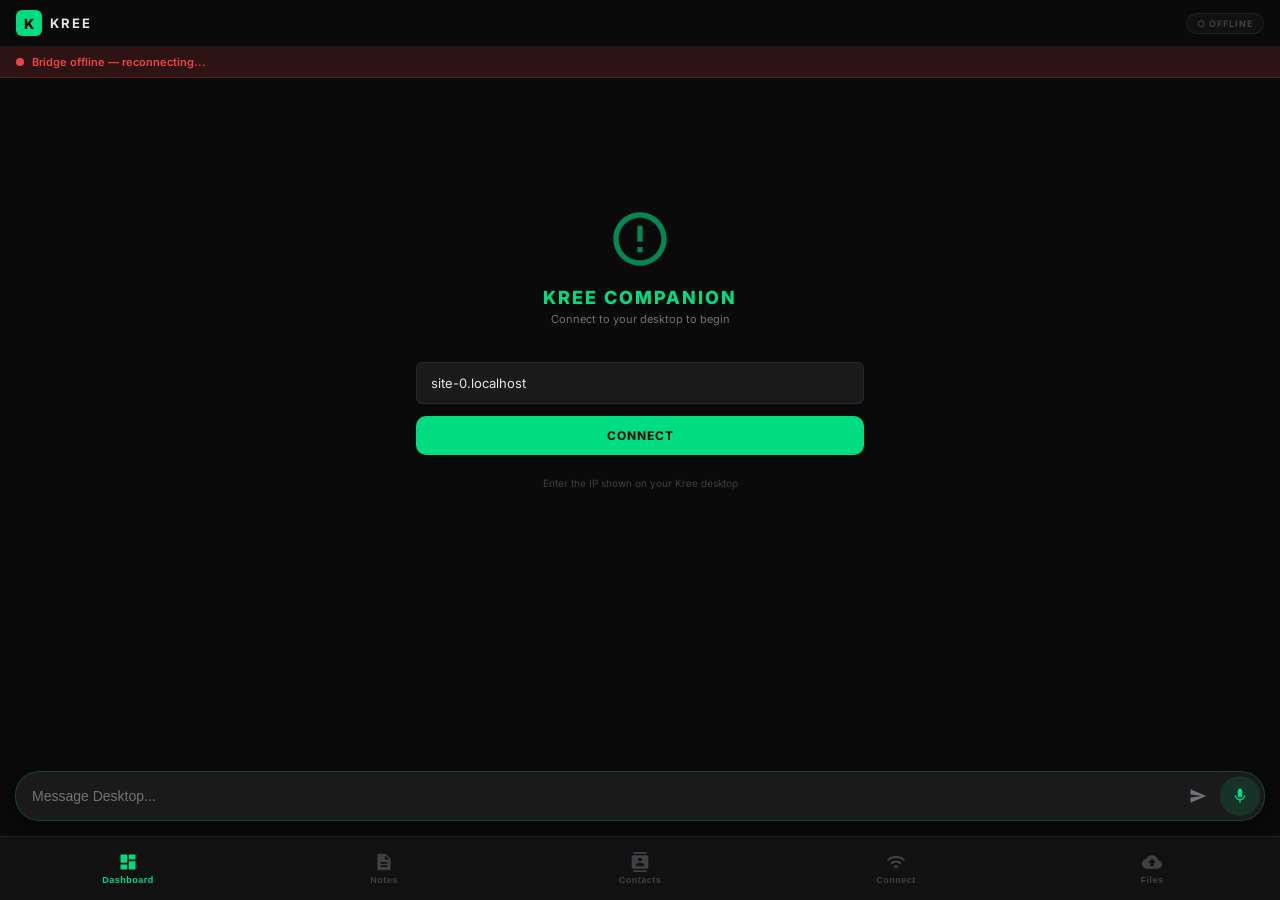
==== pwa/index.html @ afec8104 "Hotfix v1.0.1: Stabilized command pipeline and implemented Autonomous Auto-Update engine." ====
<!DOCTYPE html>
<html lang="en">
<head>
  <meta charset="UTF-8" />
  <meta name="viewport" content="width=device-width, initial-scale=1, maximum-scale=1, user-scalable=no, viewport-fit=cover" />
  <meta name="theme-color" content="#0a0a0a" />
  <meta name="apple-mobile-web-app-capable" content="yes" />
  <meta name="apple-mobile-web-app-status-bar-style" content="black-translucent" />
  <title>Kree Companion</title>
  <link rel="manifest" href="manifest.json" />
  <link rel="icon" href="icon-192.png" />
  <link rel="apple-touch-icon" href="icon-192.png" />
  <link href="https://fonts.googleapis.com/css2?family=Inter:wght@400;500;600;700;800&family=JetBrains+Mono:wght@400;500;700&display=swap" rel="stylesheet" />
  <link rel="stylesheet" href="style.css" />
</head>
<body>

  <!-- ══════ HEADER ══════ -->
  <header class="kree-header">
    <div class="header-left">
      <div class="kree-logo">K</div>
      <span class="header-title">KREE</span>
    </div>
    <div id="status-pill" class="status-pill disconnected">○ OFFLINE</div>
  </header>

  <!-- ══════ INSTALL PROMPT ══════ -->
  <div id="install-banner" class="install-banner" style="display:none;">
    <div class="install-banner-inner">
      <span>📲 Install Kree for the best experience</span>
      <button id="install-btn" class="kree-btn sm primary">Add to Home Screen</button>
      <button class="install-dismiss" onclick="dismissInstall()">&times;</button>
    </div>
  </div>

  <!-- ══════ IN-APP NOTIFICATION TOAST ══════ -->
  <div id="notification-toast" class="notification-toast" style="display:none;">
    <div class="toast-icon">🔔</div>
    <div class="toast-body">
      <div class="toast-title">Kree</div>
      <div class="toast-message" id="toast-message"></div>
    </div>
    <button class="toast-close" onclick="hideToast()">&times;</button>
  </div>

  <!-- ══════ OFFLINE BANNER ══════ -->
  <div id="offline-banner" class="offline-banner" style="display:none;">
    <div class="offline-pulse"></div>
    <span>Bridge offline — reconnecting...</span>
  </div>

  <!-- ══════ MAIN CONTENT ══════ -->
  <div id="main-content" class="main-content">

    <!-- ═══ SCAN VIEW (shown when disconnected) ═══ -->
    <div id="scan-view" class="tab-page scan-view">
      <div class="scan-icon-wrapper">
        <svg style="width:64px;height:64px;fill:var(--primary);opacity:0.6;" viewBox="0 0 24 24"><path d="M12 2C6.48 2 2 6.48 2 12s4.48 10 10 10 10-4.48 10-10S17.52 2 12 2zm0 18c-4.41 0-8-3.59-8-8s3.59-8 8-8 8 3.59 8 8-3.59 8-8 8zm-1-13h2v6h-2zm0 8h2v2h-2z"/></svg>
        <div class="scan-title">KREE COMPANION</div>
        <div class="scan-sub">Connect to your desktop to begin</div>
      </div>
      <input type="text" id="connect-ip-input" class="kree-input" placeholder="Desktop IP (e.g. 192.168.1.5)" />
      <button id="scan-btn" class="kree-btn primary">CONNECT</button>
      <div class="scan-hint">Enter the IP shown on your Kree desktop</div>
    </div>

    <!-- ═══════════════════════════════════════════════ -->
    <!-- ═══ TAB: DASHBOARD ═══ -->
    <!-- ═══════════════════════════════════════════════ -->
    <div id="tab-dashboard" class="tab-page" style="display:none;">

      <!-- Desktop Status Card -->
      <div class="card status-card">
        <div class="card-row">
          <div class="status-dot green" id="desktop-status-dot"></div>
          <span class="card-title">Kree Desktop</span>
          <span class="badge green" id="desktop-status-badge">Online</span>
        </div>
        <div class="card-sub" id="desktop-active-task">No active task</div>
      </div>

      <!-- System Stats -->
      <div class="stats-row">
        <div class="stat-card">
          <div class="stat-label">CPU</div>
          <div class="stat-value" id="dash-cpu">--</div>
        </div>
        <div class="stat-card">
          <div class="stat-label">RAM</div>
          <div class="stat-value" id="dash-ram">--</div>
        </div>
        <div class="stat-card">
          <div class="stat-label">UPTIME</div>
          <div class="stat-value" id="dash-uptime">--</div>
        </div>
        <div class="stat-card" id="battery-card" style="display:none;">
          <div class="stat-label">BATTERY</div>
          <div class="stat-value" id="dash-battery">--</div>
        </div>
      </div>

      <!-- Live Desktop Screen -->
      <div class="card screen-card">
        <div class="card-header-row">
          <span class="card-label">LIVE DESKTOP VIEW</span>
          <span class="signal-badge" id="signal-badge">● Strong</span>
        </div>
        <div class="screen-container">
          <img id="desktop-screen-preview" src="" class="screen-img" style="display:none;" />
          <div id="screen-preview-placeholder" class="screen-placeholder">
            <svg viewBox="0 0 24 24" style="width:28px;height:28px;fill:var(--primary);opacity:0.2;"><path d="M21 3H3c-1.1 0-2 .9-2 2v12c0 1.1.9 2 2 2h5v2h8v-2h5c1.1 0 1.99-.9 1.99-2L23 5c0-1.1-.9-2-2-2zm0 14H3V5h18v12z"/></svg>
            <div class="placeholder-text">Waiting for frames...</div>
          </div>
        </div>
      </div>

      <!-- Quick Actions -->
      <div class="card">
        <div class="card-label" style="margin-bottom:10px;">QUICK ACTIONS</div>
        <div class="actions-grid">
          <button class="action-btn" onclick="sendQuickAction('lock')">
            <svg viewBox="0 0 24 24"><path d="M18 8h-1V6c0-2.76-2.24-5-5-5S7 3.24 7 6v2H6c-1.1 0-2 .9-2 2v10c0 1.1.9 2 2 2h12c1.1 0 2-.9 2-2V10c0-1.1-.9-2-2-2zm-6 9c-1.1 0-2-.9-2-2s.9-2 2-2 2 .9 2 2-.9 2-2 2zm3.1-9H8.9V6c0-1.71 1.39-3.1 3.1-3.1 1.71 0 3.1 1.39 3.1 3.1v2z"/></svg>
            <span>Lock</span>
          </button>
          <button class="action-btn" onclick="sendQuickAction('sleep')">
            <svg viewBox="0 0 24 24"><path d="M9 2c-1.05 0-2.05.16-3 .46 4.06 1.27 7 5.06 7 9.54 0 4.48-2.94 8.27-7 9.54.95.3 1.95.46 3 .46 5.52 0 10-4.48 10-10S14.52 2 9 2z"/></svg>
            <span>Sleep</span>
          </button>
          <button class="action-btn" onclick="sendQuickAction('mute')">
            <svg viewBox="0 0 24 24"><path d="M16.5 12c0-1.77-1.02-3.29-2.5-4.03v2.21l2.45 2.45c.03-.2.05-.41.05-.63zm2.5 0c0 .94-.2 1.82-.54 2.64l1.51 1.51C20.63 14.91 21 13.5 21 12c0-4.28-2.99-7.86-7-8.77v2.06c2.89.86 5 3.54 5 6.71zM4.27 3L3 4.27 7.73 9H3v6h4l5 5v-6.73l4.25 4.25c-.67.52-1.42.93-2.25 1.18v2.06c1.38-.31 2.63-.95 3.69-1.81L19.73 21 21 19.73l-9-9L4.27 3zM12 4L9.91 6.09 12 8.18V4z"/></svg>
            <span>Mute</span>
          </button>
          <button class="action-btn" onclick="sendQuickAction('screenshot')">
            <svg viewBox="0 0 24 24"><path d="M21 19V5c0-1.1-.9-2-2-2H5c-1.1 0-2 .9-2 2v14c0 1.1.9 2 2 2h14c1.1 0 2-.9 2-2zM8.5 13.5l2.5 3.01L14.5 12l4.5 6H5l3.5-4.5z"/></svg>
            <span>Screenshot</span>
          </button>
        </div>
      </div>

      <!-- Macro Chains -->
      <div class="card">
        <div class="card-label" style="margin-bottom:10px;">AUTOMATION MACROS</div>
        <div class="actions-grid macro-grid">
          <button class="action-btn macro-btn" onclick="triggerMacro('work session')">
            <span class="macro-emoji">💼</span>
            <span>Work</span>
          </button>
          <button class="action-btn macro-btn" onclick="triggerMacro('gaming session')">
            <span class="macro-emoji">🎮</span>
            <span>Gaming</span>
          </button>
          <button class="action-btn macro-btn" onclick="triggerMacro('briefing')">
            <span class="macro-emoji">📅</span>
            <span>Briefing</span>
          </button>
          <button class="action-btn macro-btn" onclick="triggerMacro('shutdown')">
            <span class="macro-emoji">🔴</span>
            <span>End</span>
          </button>
        </div>
      </div>

      <!-- Recent Commands -->
      <div class="card">
        <div class="card-label" style="margin-bottom:8px;">RECENT COMMANDS</div>
        <div id="recent-commands" class="recent-commands-list">
          <div class="empty-state-sm">No commands yet</div>
        </div>
      </div>

      <!-- Notification Mirror -->
      <div class="card">
        <div class="card-label" style="margin-bottom:8px;">NOTIFICATIONS</div>
        <div id="notification-list" class="notification-list">
          <div class="empty-state-sm">No notifications</div>
        </div>
      </div>

      <!-- Settings (collapsed) -->
      <details class="card settings-details">
        <summary class="card-label" style="cursor:pointer; list-style:none; display:flex; align-items:center; gap:6px;">
          <svg viewBox="0 0 24 24" style="width:14px;height:14px;fill:var(--primary);"><path d="M19.14 12.94c.04-.3.06-.61.06-.94 0-.32-.02-.64-.07-.94l2.03-1.58a.49.49 0 00.12-.61l-1.92-3.32a.488.488 0 00-.59-.22l-2.39.96c-.5-.38-1.03-.7-1.62-.94l-.36-2.54c-.04-.24-.24-.41-.48-.41h-3.84c-.24 0-.43.17-.47.41l-.36 2.54c-.59.24-1.13.57-1.62.94l-2.39-.96c-.22-.08-.47 0-.59.22L2.74 8.87c-.12.21-.08.47.12.61l2.03 1.58c-.05.3-.07.62-.07.94s.02.64.07.94l-2.03 1.58a.49.49 0 00-.12.61l1.92 3.32c.12.22.37.29.59.22l2.39-.96c.5.38 1.03.7 1.62.94l.36 2.54c.05.24.24.41.48.41h3.84c.24 0 .44-.17.47-.41l.36-2.54c.59-.24 1.13-.56 1.62-.94l2.39.96c.22.08.47 0 .59-.22l1.92-3.32c.12-.22.07-.47-.12-.61l-2.01-1.58z"/></svg>
          SETTINGS
          <span style="margin-left:auto; font-size:10px; color:#52525b;">▼</span>
        </summary>
        <div style="margin-top:12px; display:flex; flex-direction:column; gap:10px;">
          <div class="settings-row">
            <span class="settings-label">Device OS</span>
            <span class="settings-value" id="settings-os">Detecting...</span>
          </div>
          <div class="settings-row">
            <span class="settings-label">Bridge Version</span>
            <span class="settings-value">v2.0</span>
          </div>
          <div class="settings-row">
            <span class="settings-label">Connection</span>
            <span class="settings-value" id="settings-connection">--</span>
          </div>
          <button class="kree-btn danger" onclick="clearAllData()" style="margin-top:8px;">CLEAR ALL DATA</button>
          <button id="disconnect-btn" class="kree-btn outline" style="display:none;">DISCONNECT</button>
        </div>
      </details>
    </div>

    <!-- Floating Command Bar for Dashboard -->
    <div id="voice-overlay-text" class="voice-overlay-text"></div>
    <div class="floating-cmd-bar">
      <input type="text" id="kree-cmd-input" placeholder="Message Desktop..." onkeydown="handleCmdKey(event)" />
      <button class="cmd-send-btn" onclick="sendTextCmd()" title="Send Command">
        <svg viewBox="0 0 24 24"><path d="M2.01 21L23 12 2.01 3 2 10l15 2-15 2z"/></svg>
      </button>
      <button id="floating-mic-btn" class="cmd-mic-btn"
              ontouchstart="startMicStream()" ontouchend="stopMicStream()"
              onmousedown="startMicStream()" onmouseup="stopMicStream()"
              title="Hold to Speak">
        <svg viewBox="0 0 24 24"><path d="M12 14c1.66 0 2.99-1.34 2.99-3L15 5c0-1.66-1.34-3-3-3S9 3.34 9 5v6c0 1.66 1.34 3 3 3zm5.3-3c0 3-2.54 5.1-5.3 5.1S6.7 14 6.7 11H5c0 3.41 2.72 6.23 6 6.72V21h2v-3.28c3.28-.48 6-3.3 6-6.72h-1.7z"/></svg>
      </button>
    </div>
    <!-- Kree State Indicator (listening/speaking/executing) -->
    <div id="kree-state-indicator" class="kree-state-indicator" style="display:none;">
      <div class="state-dot" id="state-dot"></div>
      <span id="state-label">Kree is listening</span>
    </div>

    <!-- ═══════════════════════════════════════════════ -->
    <!-- ═══ TAB: NOTES ═══ -->
    <!-- ═══════════════════════════════════════════════ -->
    <div id="tab-notes" class="tab-page" style="display:none;">
      <div class="tab-header-row">
        <span class="tab-title">NOTES</span>
        <div class="tab-header-actions">
          <button class="icon-btn" onclick="toggleNoteSearch()" title="Search">
            <svg viewBox="0 0 24 24"><path d="M15.5 14h-.79l-.28-.27C15.41 12.59 16 11.11 16 9.5 16 5.91 13.09 3 9.5 3S3 5.91 3 9.5 5.91 16 9.5 16c1.61 0 3.09-.59 4.23-1.57l.27.28v.79l5 4.99L20.49 19l-4.99-5zm-6 0C7.01 14 5 11.99 5 9.5S7.01 5 9.5 5 14 7.01 14 9.5 11.99 14 9.5 14z"/></svg>
          </button>
          <button class="icon-btn" onclick="startVoiceNote()" id="voice-note-btn" title="Voice note">
            <svg viewBox="0 0 24 24"><path d="M12 14c1.66 0 2.99-1.34 2.99-3L15 5c0-1.66-1.34-3-3-3S9 3.34 9 5v6c0 1.66 1.34 3 3 3zm5.3-3c0 3-2.54 5.1-5.3 5.1S6.7 14 6.7 11H5c0 3.41 2.72 6.23 6 6.72V21h2v-3.28c3.28-.48 6-3.3 6-6.72h-1.7z"/></svg>
          </button>
          <button class="icon-btn primary-bg" onclick="createNewNote()" title="New note">
            <svg viewBox="0 0 24 24"><path d="M19 13h-6v6h-2v-6H5v-2h6V5h2v6h6v2z"/></svg>
          </button>
        </div>
      </div>
      <!-- Search bar (hidden by default) -->
      <div id="note-search-bar" class="search-bar" style="display:none;">
        <input type="text" id="note-search-input" class="kree-input sm" placeholder="Search notes..." oninput="filterNotes()" />
      </div>
      <!-- Voice recording indicator -->
      <div id="voice-recording" class="recording-bar" style="display:none;">
        <div class="rec-dot"></div>
        <span>Recording... tap to stop</span>
      </div>
      <!-- Note editor (hidden by default) -->
      <div id="note-editor" class="card note-editor" style="display:none;">
        <input type="text" id="note-editor-title" class="kree-input sm" placeholder="Note title" />
        <textarea id="note-editor-body" class="kree-textarea" placeholder="Write your note..." rows="6"></textarea>
        <div class="editor-actions">
          <button class="kree-btn sm outline" onclick="cancelNoteEditor()">Cancel</button>
          <button class="kree-btn sm primary" onclick="saveNote()">Save</button>
        </div>
      </div>
      <!-- Notes list -->
      <div id="notes-list" class="notes-list">
        <div class="skeleton-card"></div>
        <div class="skeleton-card"></div>
        <div class="skeleton-card"></div>
      </div>
      <!-- Clipboard sync -->
      <div class="card clipboard-card">
        <div class="card-row">
          <span class="card-label">SHARED CLIPBOARD</span>
          <button class="kree-btn sm primary" onclick="syncClipboard()">Sync Now</button>
        </div>
        <div id="clipboard-content" class="clipboard-preview">Tap "Sync Now" to share clipboard</div>
      </div>
    </div>

    <!-- ═══════════════════════════════════════════════ -->
    <!-- ═══ TAB: CONTACTS ═══ -->
    <!-- ═══════════════════════════════════════════════ -->
    <div id="tab-contacts" class="tab-page" style="display:none;">
      <div class="tab-header-row">
        <span class="tab-title">CONTACTS</span>
        <div class="tab-header-actions">
          <button class="icon-btn" onclick="toggleContactSearch()" title="Search">
            <svg viewBox="0 0 24 24"><path d="M15.5 14h-.79l-.28-.27C15.41 12.59 16 11.11 16 9.5 16 5.91 13.09 3 9.5 3S3 5.91 3 9.5 5.91 16 9.5 16c1.61 0 3.09-.59 4.23-1.57l.27.28v.79l5 4.99L20.49 19l-4.99-5zm-6 0C7.01 14 5 11.99 5 9.5S7.01 5 9.5 5 14 7.01 14 9.5 11.99 14 9.5 14z"/></svg>
          </button>
          <button class="icon-btn primary-bg" onclick="showAddContact()" title="Add contact">
            <svg viewBox="0 0 24 24"><path d="M15 12c2.21 0 4-1.79 4-4s-1.79-4-4-4-4 1.79-4 4 1.79 4 4 4zm-9-2V7H4v3H1v2h3v3h2v-3h3v-2H6zm9 4c-2.67 0-8 1.34-8 4v2h16v-2c0-2.66-5.33-4-8-4z"/></svg>
          </button>
        </div>
      </div>
      <!-- Search bar -->
      <div id="contact-search-bar" class="search-bar" style="display:none;">
        <input type="text" id="contact-search-input" class="kree-input sm" placeholder="Search contacts..." oninput="filterContacts()" />
      </div>
      <!-- Add contact form (hidden) -->
      <div id="add-contact-form" class="card" style="display:none;">
        <input type="text" id="new-contact-name" class="kree-input sm" placeholder="Name" />
        <input type="tel" id="new-contact-phone" class="kree-input sm" placeholder="Phone number" style="margin-top:8px;" />
        <input type="email" id="new-contact-email" class="kree-input sm" placeholder="Email (optional)" style="margin-top:8px;" />
        <div class="editor-actions" style="margin-top:10px;">
          <button class="kree-btn sm outline" onclick="hideAddContact()">Cancel</button>
          <button class="kree-btn sm primary" onclick="saveContact()">Save</button>
        </div>
      </div>
      <!-- Sync banner -->
      <div class="sync-banner" id="contacts-sync-banner">
        <span id="contacts-sync-text">Not synced</span>
      </div>
      <!-- Contact list -->
      <div id="contacts-list" class="contacts-list">
        <div class="skeleton-card"></div>
        <div class="skeleton-card"></div>
      </div>
    </div>

    <!-- ═══════════════════════════════════════════════ -->
    <!-- ═══ TAB: CONNECT ═══ -->
    <!-- ═══════════════════════════════════════════════ -->
    <div id="tab-connect" class="tab-page" style="display:none;">
      <div class="tab-title" style="margin-bottom:16px;">BRIDGE CONNECTION</div>

      <!-- Connection Status -->
      <div class="card">
        <div class="card-row">
          <span class="card-label">STATUS</span>
          <span class="badge" id="connect-status-badge">Disconnected</span>
        </div>
        <div class="settings-row" style="margin-top:10px;">
          <span class="settings-label">Connection Type</span>
          <span class="settings-value" id="connect-type">WiFi</span>
        </div>
        <div class="settings-row">
          <span class="settings-label">Desktop IP</span>
          <span class="settings-value" id="connect-ip">--</span>
        </div>
        <div class="settings-row">
          <span class="settings-label">Latency</span>
          <span class="settings-value" id="connect-latency">--</span>
        </div>
        <div class="settings-row">
          <span class="settings-label">Connected Since</span>
          <span class="settings-value" id="connect-since">--</span>
        </div>
      </div>

      <!-- Connection Log -->
      <div class="card">
        <div class="card-label" style="margin-bottom:8px;">CONNECTION LOG</div>
        <div id="connection-log" class="connection-log">
          <div class="empty-state-sm">No connection history</div>
        </div>
      </div>

      <!-- Auto-reconnect toggle -->
      <div class="card">
        <div class="card-row">
          <span class="card-label">AUTO-RECONNECT</span>
          <label class="toggle">
            <input type="checkbox" id="auto-reconnect-toggle" checked />
            <span class="toggle-slider"></span>
          </label>
        </div>
      </div>

      <button id="disconnect-btn-connect" class="kree-btn danger" style="margin-top:12px; display:none;">DISCONNECT</button>
    </div>

    <!-- ═══════════════════════════════════════════════ -->
    <!-- ═══ TAB: FILE BRIDGE ═══ -->
    <!-- ═══════════════════════════════════════════════ -->
    <div id="tab-files" class="tab-page" style="display:none;">
      <div class="tab-header-row">
        <span class="tab-title">FILE BRIDGE</span>
        <span class="badge green" id="file-bridge-status">Offline</span>
      </div>

      <!-- Send file to desktop -->
      <div class="card file-drop-card">
        <div class="card-label" style="margin-bottom:8px;">SEND TO DESKTOP</div>
        <label class="file-drop-zone" id="file-drop-zone">
          <svg viewBox="0 0 24 24" style="width:32px;height:32px;fill:var(--primary);opacity:0.4;"><path d="M19.35 10.04C18.67 6.59 15.64 4 12 4 9.11 4 6.6 5.64 5.35 8.04 2.34 8.36 0 10.91 0 14c0 3.31 2.69 6 6 6h13c2.76 0 5-2.24 5-5 0-2.64-2.05-4.78-4.65-4.96zM14 13v4h-4v-4H7l5-5 5 5h-3z"/></svg>
          <div class="file-drop-text">Tap to select file</div>
          <div class="file-drop-hint">Max 50MB per file</div>
          <input type="file" id="file-input" style="display:none;" onchange="handleFileSelect(event)" />
        </label>
      </div>

      <!-- Transfer progress -->
      <div id="transfer-progress" class="card" style="display:none;">
        <div class="card-row">
          <span class="card-label" id="transfer-filename">Sending...</span>
          <span class="card-sub" id="transfer-size"></span>
        </div>
        <div class="progress-bar">
          <div class="progress-fill" id="transfer-bar" style="width:0%;"></div>
        </div>
        <div class="card-sub" id="transfer-status">Preparing...</div>
      </div>

      <!-- Clipboard Sync -->
      <div class="card clipboard-card">
        <div class="card-row">
          <span class="card-label">CLIPBOARD SYNC</span>
          <button class="kree-btn sm primary" onclick="syncClipboard()">Sync Now</button>
        </div>
        <div id="clipboard-content-files" class="clipboard-preview">Tap to sync clipboard with desktop</div>
      </div>

      <!-- Files received from desktop -->
      <div class="card">
        <div class="card-label" style="margin-bottom:8px;">FILES FROM DESKTOP</div>
        <div id="received-files" class="file-list">
          <div class="empty-state-sm">No files received yet</div>
        </div>
      </div>

      <!-- Transfer History -->
      <div class="card">
        <div class="card-label" style="margin-bottom:8px;">TRANSFER HISTORY</div>
        <div id="transfer-history" class="file-list">
          <div class="empty-state-sm">No transfers yet</div>
        </div>
      </div>
    </div>

  </div><!-- /main-content -->

  <!-- ══════ BOTTOM NAV ══════ -->
  <nav id="bottom-nav" class="bottom-nav">
    <button class="bnav-btn active" data-tab="dashboard">
      <svg viewBox="0 0 24 24"><path d="M3 13h8V3H3v10zm0 8h8v-6H3v6zm10 0h8V11h-8v10zm0-18v6h8V3h-8z"/></svg>
      <span>Dashboard</span>
    </button>
    <button class="bnav-btn" data-tab="notes">
      <svg viewBox="0 0 24 24"><path d="M14 2H6c-1.1 0-1.99.9-1.99 2L4 20c0 1.1.89 2 1.99 2H18c1.1 0 2-.9 2-2V8l-6-6zm2 16H8v-2h8v2zm0-4H8v-2h8v2zm-3-5V3.5L18.5 9H13z"/></svg>
      <span>Notes</span>
    </button>
    <button class="bnav-btn" data-tab="contacts">
      <svg viewBox="0 0 24 24"><path d="M20 0H4v2h16V0zM4 24h16v-2H4v2zM20 4H4c-1.1 0-2 .9-2 2v12c0 1.1.9 2 2 2h16c1.1 0 2-.9 2-2V6c0-1.1-.9-2-2-2zm-8 2.75c1.24 0 2.25 1.01 2.25 2.25s-1.01 2.25-2.25 2.25S9.75 9.24 9.75 8 10.76 6.75 12 6.75zM17 17H7v-1.5c0-1.67 3.33-2.5 5-2.5s5 .83 5 2.5V17z"/></svg>
      <span>Contacts</span>
    </button>
    <button class="bnav-btn" data-tab="connect">
      <svg viewBox="0 0 24 24"><path d="M1 9l2 2c4.97-4.97 13.03-4.97 18 0l2-2C16.93 2.93 7.08 2.93 1 9zm8 8l3 3 3-3c-1.65-1.66-4.34-1.66-6 0zm-4-4l2 2c2.76-2.76 7.24-2.76 10 0l2-2C15.14 9.14 8.87 9.14 5 13z"/></svg>
      <span>Connect</span>
    </button>
    <button class="bnav-btn" data-tab="files">
      <svg viewBox="0 0 24 24"><path d="M19.35 10.04C18.67 6.59 15.64 4 12 4 9.11 4 6.6 5.64 5.35 8.04 2.34 8.36 0 10.91 0 14c0 3.31 2.69 6 6 6h13c2.76 0 5-2.24 5-5 0-2.64-2.05-4.78-4.65-4.96zM14 13v4h-4v-4H7l5-5 5 5h-3z"/></svg>
      <span>Files</span>
    </button>
  </nav>

  <script src="app.js"></script>
  <script>
    if ('serviceWorker' in navigator) {
      navigator.serviceWorker.register('sw.js').catch(() => {});
    }
  </script>
</body>
</html>
---- pwa/style.css ----
/* ── Kree Companion v3 — Complete Design System ───── */
:root {
  --primary: #00DC82;
  --primary-dim: rgba(0,220,130,0.12);
  --primary-glow: rgba(0,220,130,0.25);
  --bg: #0a0a0a;
  --surface: #111111;
  --surface2: #1a1a1a;
  --border: rgba(255,255,255,0.06);
  --border-primary: rgba(0,220,130,0.2);
  --text: #e4e4e7;
  --text-dim: #71717a;
  --text-muted: #3f3f46;
  --danger: #ef4444;
  --danger-dim: rgba(239,68,68,0.15);
  --font: 'Inter', system-ui, -apple-system, sans-serif;
  --mono: 'JetBrains Mono', 'SF Mono', monospace;
  --radius: 10px;
  --radius-sm: 6px;
  --nav-height: 64px;
}

* { margin:0; padding:0; box-sizing:border-box; }

html, body {
  height: 100%;
  font-family: var(--font);
  background: var(--bg);
  color: var(--text);
  overflow: hidden;
  -webkit-tap-highlight-color: transparent;
  user-select: none;
  overscroll-behavior: none;
  display: flex;
  flex-direction: column;
}

/* ── HEADER ─────────────────────────── */
.kree-header {
  display: flex;
  align-items: center;
  justify-content: space-between;
  padding: 10px 16px;
  background: var(--bg);
  border-bottom: 1px solid var(--border);
  z-index: 100;
  flex-shrink: 0;
}
.header-left { display:flex; align-items:center; gap:8px; }
.kree-logo {
  width: 26px; height: 26px;
  background: var(--primary);
  color: #000;
  font-weight: 800;
  font-size: 14px;
  display: flex;
  align-items: center;
  justify-content: center;
  border-radius: 6px;
}
.header-title {
  font-weight: 700;
  font-size: 13px;
  letter-spacing: 2px;
  color: var(--text);
}
.status-pill {
  font-size: 9px;
  letter-spacing: 1px;
  font-weight: 700;
  padding: 4px 10px;
  border-radius: 12px;
  text-transform: uppercase;
}
.status-pill.connected {
  color: var(--primary);
  background: var(--primary-dim);
  border: 1px solid var(--border-primary);
}
.status-pill.disconnected {
  color: var(--text-muted);
  background: rgba(255,255,255,0.03);
  border: 1px solid var(--border);
}

/* ── OFFLINE BANNER ─────────────────── */
.offline-banner {
  display: flex;
  align-items: center;
  gap: 8px;
  padding: 8px 16px;
  background: var(--danger-dim);
  border-bottom: 1px solid rgba(239,68,68,0.2);
  font-size: 11px;
  color: var(--danger);
  font-weight: 600;
  flex-shrink: 0;
}
.offline-pulse {
  width: 8px; height: 8px;
  background: var(--danger);
  border-radius: 50%;
  animation: pulse 1.5s ease-in-out infinite;
}
@keyframes pulse {
  0%, 100% { opacity: 1; transform: scale(1); }
  50% { opacity: 0.4; transform: scale(0.8); }
}

/* ── MAIN CONTENT ───────────────────── */
.main-content {
  flex: 1;
  overflow-y: auto;
  -webkit-overflow-scrolling: touch;
  padding-bottom: calc(var(--nav-height) + 16px);
  min-height: 0;
}

/* ── TAB PAGES ──────────────────────── */
.tab-page {
  display: flex;
  flex-direction: column;
  width: 100%;
  max-width: 480px;
  margin: 0 auto;
  padding: 16px;
  gap: 12px;
}

/* ── SCAN VIEW ──────────────────────── */
.scan-view {
  align-items: center;
  justify-content: center;
  min-height: 60vh;
}
.scan-icon-wrapper {
  text-align: center;
  margin-bottom: 24px;
}
.scan-title {
  font-weight: 800;
  font-size: 18px;
  letter-spacing: 2px;
  color: var(--primary);
  margin-top: 12px;
}
.scan-sub {
  font-size: 11px;
  color: var(--text-dim);
  margin-top: 4px;
}
.scan-hint {
  font-size: 10px;
  color: var(--text-muted);
  margin-top: 10px;
}

/* ── CARDS ───────────────────────────── */
.card {
  background: var(--surface);
  border: 1px solid var(--border);
  border-radius: var(--radius);
  padding: 14px;
}
.card-row {
  display: flex;
  align-items: center;
  gap: 8px;
}
.card-title {
  font-weight: 700;
  font-size: 13px;
  flex: 1;
}
.card-sub {
  font-size: 10px;
  color: var(--text-dim);
  margin-top: 4px;
}
.card-label {
  font-size: 9px;
  color: var(--text-dim);
  font-weight: 700;
  letter-spacing: 1.5px;
  text-transform: uppercase;
}
.card-header-row {
  display: flex;
  align-items: center;
  justify-content: space-between;
  margin-bottom: 10px;
}

/* ── STATUS CARD ─────────────────────── */
.status-card { border-left: 3px solid var(--primary); }
.status-dot {
  width: 8px; height: 8px;
  border-radius: 50%;
  flex-shrink: 0;
}
.status-dot.green { background: var(--primary); box-shadow: 0 0 6px var(--primary-glow); }
.status-dot.red { background: var(--danger); }

/* ── BADGES ──────────────────────────── */
.badge {
  font-size: 9px;
  font-weight: 700;
  letter-spacing: 0.8px;
  padding: 3px 8px;
  border-radius: 8px;
  text-transform: uppercase;
}
.badge.green {
  color: var(--primary);
  background: var(--primary-dim);
}
.badge.red {
  color: var(--danger);
  background: var(--danger-dim);
}

.signal-badge {
  font-size: 9px;
  color: var(--primary);
  font-weight: 600;
}

/* ── STATS ROW ───────────────────────── */
.stats-row {
  display: grid;
  grid-template-columns: repeat(auto-fit, minmax(80px, 1fr));
  gap: 8px;
}
.stat-card {
  background: var(--surface);
  border: 1px solid var(--border);
  border-radius: var(--radius-sm);
  padding: 12px 10px;
  text-align: center;
}
.stat-label {
  font-size: 8px;
  color: var(--text-muted);
  font-weight: 700;
  letter-spacing: 1.5px;
  text-transform: uppercase;
}
.stat-value {
  font-size: 18px;
  font-weight: 800;
  color: var(--primary);
  font-family: var(--mono);
  margin-top: 2px;
}

/* ── SCREEN PREVIEW ──────────────────── */
.screen-card { padding: 10px; }
.screen-container {
  background: #000;
  border: 1px solid var(--border);
  border-radius: var(--radius-sm);
  overflow: hidden;
  aspect-ratio: 16/9;
  display: flex;
  align-items: center;
  justify-content: center;
}
.screen-img {
  width: 100%;
  height: 100%;
  object-fit: contain;
}
.screen-placeholder {
  text-align: center;
  padding: 20px;
}
.placeholder-text {
  font-size: 9px;
  color: var(--text-muted);
  margin-top: 6px;
}

/* ── QUICK ACTIONS ───────────────────── */
.actions-grid {
  display: grid;
  grid-template-columns: repeat(4, 1fr);
  gap: 8px;
}
.action-btn {
  display: flex;
  flex-direction: column;
  align-items: center;
  gap: 4px;
  padding: 12px 6px;
  background: var(--surface2);
  border: 1px solid var(--border);
  border-radius: var(--radius-sm);
  color: var(--text);
  cursor: pointer;
  transition: all 0.2s;
}
.action-btn:active {
  background: var(--primary-dim);
  border-color: var(--border-primary);
  transform: scale(0.95);
}
.action-btn svg {
  width: 20px;
  height: 20px;
  fill: var(--primary);
}
.action-btn span {
  font-size: 9px;
  font-weight: 600;
  letter-spacing: 0.5px;
}

/* ── RECENT COMMANDS ─────────────────── */
.recent-commands-list {
  display: flex;
  flex-direction: column;
  gap: 4px;
  max-height: 150px;
  overflow-y: auto;
}
.cmd-item {
  display: flex;
  align-items: center;
  justify-content: space-between;
  padding: 8px 10px;
  background: var(--surface2);
  border-radius: var(--radius-sm);
  font-size: 11px;
  font-family: var(--mono);
}
.cmd-item .cmd-text { color: var(--text); flex: 1; overflow: hidden; text-overflow: ellipsis; white-space: nowrap; }
.cmd-item .cmd-time { color: var(--text-muted); font-size: 9px; flex-shrink: 0; margin-left: 8px; }

/* ── NOTIFICATIONS ───────────────────── */
.notification-list {
  display: flex;
  flex-direction: column;
  gap: 4px;
  max-height: 120px;
  overflow-y: auto;
}
.notif-item {
  padding: 8px 10px;
  background: var(--surface2);
  border-radius: var(--radius-sm);
  font-size: 11px;
  border-left: 2px solid var(--primary);
}
.notif-item .notif-title { font-weight: 600; color: var(--text); }
.notif-item .notif-body { color: var(--text-dim); font-size: 10px; margin-top: 2px; }

/* ── EMPTY & SKELETON ────────────────── */
.empty-state-sm {
  text-align: center;
  padding: 16px;
  font-size: 11px;
  color: var(--text-muted);
}
.skeleton-card {
  height: 60px;
  background: linear-gradient(90deg, var(--surface) 25%, var(--surface2) 50%, var(--surface) 75%);
  background-size: 200% 100%;
  border-radius: var(--radius);
  animation: shimmer 1.5s infinite;
}
@keyframes shimmer {
  0% { background-position: 200% 0; }
  100% { background-position: -200% 0; }
}

/* ── SETTINGS ────────────────────────── */
.settings-details summary::-webkit-details-marker { display: none; }
.settings-row {
  display: flex;
  align-items: center;
  justify-content: space-between;
  padding: 6px 0;
  border-bottom: 1px solid var(--border);
}
.settings-label { font-size: 11px; color: var(--text-dim); }
.settings-value { font-size: 11px; color: var(--text); font-weight: 600; font-family: var(--mono); }

/* ── TOGGLE ──────────────────────────── */
.toggle { position: relative; width: 40px; height: 22px; display: inline-block; }
.toggle input { opacity: 0; width: 0; height: 0; }
.toggle-slider {
  position: absolute; inset: 0;
  background: var(--surface2);
  border: 1px solid var(--border);
  border-radius: 11px;
  cursor: pointer;
  transition: all 0.3s;
}
.toggle-slider::before {
  content: '';
  position: absolute;
  width: 16px; height: 16px;
  left: 2px; top: 2px;
  background: var(--text-muted);
  border-radius: 50%;
  transition: all 0.3s;
}
.toggle input:checked + .toggle-slider { background: var(--primary-dim); border-color: var(--border-primary); }
.toggle input:checked + .toggle-slider::before { transform: translateX(18px); background: var(--primary); }

/* ── TAB HEADERS ─────────────────────── */
.tab-header-row {
  display: flex;
  align-items: center;
  justify-content: space-between;
  padding-bottom: 10px;
  border-bottom: 1px solid var(--border);
}
.tab-title {
  font-weight: 800;
  font-size: 14px;
  letter-spacing: 1.5px;
  color: var(--primary);
}
.tab-header-actions {
  display: flex;
  gap: 6px;
}
.icon-btn {
  width: 32px; height: 32px;
  display: flex;
  align-items: center;
  justify-content: center;
  background: var(--surface2);
  border: 1px solid var(--border);
  border-radius: var(--radius-sm);
  cursor: pointer;
  transition: all 0.2s;
}
.icon-btn svg { width: 16px; height: 16px; fill: var(--text-dim); }
.icon-btn:active { transform: scale(0.9); }
.icon-btn.primary-bg {
  background: var(--primary-dim);
  border-color: var(--border-primary);
}
.icon-btn.primary-bg svg { fill: var(--primary); }

/* ── SEARCH BAR ──────────────────────── */
.search-bar { margin-bottom: -4px; }

/* ── INPUTS ──────────────────────────── */
.kree-input {
  width: 100%;
  background: var(--surface2);
  border: 1px solid var(--border);
  border-radius: var(--radius-sm);
  padding: 12px 14px;
  color: var(--text);
  font-family: var(--font);
  font-size: 13px;
  outline: none;
  transition: border-color 0.2s;
}
.kree-input:focus { border-color: var(--border-primary); }
.kree-input.sm { padding: 8px 12px; font-size: 12px; }
.kree-textarea {
  width: 100%;
  background: var(--surface2);
  border: 1px solid var(--border);
  border-radius: var(--radius-sm);
  padding: 10px 12px;
  color: var(--text);
  font-family: var(--font);
  font-size: 12px;
  outline: none;
  resize: vertical;
  min-height: 80px;
  margin-top: 8px;
  transition: border-color 0.2s;
}
.kree-textarea:focus { border-color: var(--border-primary); }

/* ── BUTTONS ─────────────────────────── */
.kree-btn {
  width: 100%;
  padding: 12px;
  border: none;
  border-radius: var(--radius);
  font-family: var(--font);
  font-weight: 700;
  font-size: 12px;
  letter-spacing: 1px;
  cursor: pointer;
  transition: all 0.2s;
}
.kree-btn:active { transform: scale(0.97); }
.kree-btn.primary {
  background: var(--primary);
  color: #000;
}
.kree-btn.danger {
  background: var(--danger-dim);
  color: var(--danger);
  border: 1px solid rgba(239,68,68,0.2);
}
.kree-btn.outline {
  background: transparent;
  color: var(--text-dim);
  border: 1px solid var(--border);
}
.kree-btn.sm {
  width: auto;
  padding: 6px 14px;
  font-size: 10px;
}

.editor-actions {
  display: flex;
  gap: 8px;
  justify-content: flex-end;
  margin-top: 10px;
}

/* ── RECORDING BAR ───────────────────── */
.recording-bar {
  display: flex;
  align-items: center;
  gap: 8px;
  padding: 10px 14px;
  background: rgba(239,68,68,0.1);
  border: 1px solid rgba(239,68,68,0.2);
  border-radius: var(--radius-sm);
  font-size: 11px;
  color: var(--danger);
  font-weight: 600;
  cursor: pointer;
}
.rec-dot {
  width: 8px; height: 8px;
  background: var(--danger);
  border-radius: 50%;
  animation: pulse 1s infinite;
}

/* ── NOTE CARDS ───────────────────────── */
.notes-list {
  display: flex;
  flex-direction: column;
  gap: 8px;
}
.note-card {
  background: var(--surface);
  border: 1px solid var(--border);
  border-radius: var(--radius);
  padding: 12px 14px;
  cursor: pointer;
  transition: all 0.2s;
}
.note-card:active {
  background: var(--surface2);
  border-color: var(--border-primary);
}
.note-card-title {
  font-weight: 700;
  font-size: 13px;
  color: var(--text);
  margin-bottom: 4px;
  overflow: hidden;
  text-overflow: ellipsis;
  white-space: nowrap;
}
.note-card-body {
  font-size: 11px;
  color: var(--text-dim);
  line-height: 1.4;
  overflow: hidden;
  display: -webkit-box;
  -webkit-line-clamp: 2;
  line-clamp: 2;
  -webkit-box-orient: vertical;
}
.note-card-meta {
  display: flex;
  justify-content: space-between;
  align-items: center;
  margin-top: 8px;
  font-size: 9px;
  color: var(--text-muted);
}
.note-delete-btn {
  background: none;
  border: none;
  color: var(--danger);
  cursor: pointer;
  font-size: 9px;
  font-weight: 700;
  padding: 2px 6px;
}

/* ── NOTE EDITOR ─────────────────────── */
.note-editor { border-color: var(--border-primary); }

/* ── CLIPBOARD ───────────────────────── */
.clipboard-card { border-left: 3px solid var(--primary); }
.clipboard-preview {
  margin-top: 8px;
  padding: 8px 10px;
  background: var(--surface2);
  border-radius: var(--radius-sm);
  font-size: 11px;
  color: var(--text-dim);
  font-family: var(--mono);
  max-height: 60px;
  overflow: hidden;
  text-overflow: ellipsis;
  word-break: break-all;
}

/* ── CONTACTS ────────────────────────── */
.contacts-list {
  display: flex;
  flex-direction: column;
  gap: 6px;
}
.contact-card {
  display: flex;
  align-items: center;
  gap: 12px;
  padding: 12px 14px;
  background: var(--surface);
  border: 1px solid var(--border);
  border-radius: var(--radius);
  transition: all 0.2s;
}
.contact-avatar {
  width: 36px; height: 36px;
  border-radius: 50%;
  background: var(--primary-dim);
  color: var(--primary);
  display: flex;
  align-items: center;
  justify-content: center;
  font-weight: 800;
  font-size: 14px;
  flex-shrink: 0;
}
.contact-info { flex: 1; min-width: 0; }
.contact-name {
  font-weight: 700;
  font-size: 13px;
  color: var(--text);
  overflow: hidden;
  text-overflow: ellipsis;
  white-space: nowrap;
}
.contact-phone {
  font-size: 10px;
  color: var(--text-dim);
  font-family: var(--mono);
  margin-top: 1px;
}
.contact-actions {
  display: flex;
  gap: 6px;
  flex-shrink: 0;
}
.contact-action-btn {
  width: 32px; height: 32px;
  display: flex;
  align-items: center;
  justify-content: center;
  border-radius: 50%;
  border: none;
  cursor: pointer;
  transition: all 0.2s;
}
.contact-action-btn:active { transform: scale(0.9); }
.contact-action-btn.call {
  background: var(--primary-dim);
}
.contact-action-btn.call svg { fill: var(--primary); }
.contact-action-btn.msg {
  background: rgba(59,130,246,0.15);
}
.contact-action-btn.msg svg { fill: #3b82f6; }
.contact-action-btn.del {
  background: var(--danger-dim);
}
.contact-action-btn.del svg { fill: var(--danger); }
.contact-action-btn svg { width: 14px; height: 14px; }

/* ── SYNC BANNER ─────────────────────── */
.sync-banner {
  padding: 6px 12px;
  background: var(--surface);
  border: 1px solid var(--border);
  border-radius: var(--radius-sm);
  font-size: 9px;
  color: var(--text-dim);
  font-weight: 600;
  letter-spacing: 0.5px;
  text-align: center;
}

/* ── CONNECTION LOG ──────────────────── */
.connection-log {
  display: flex;
  flex-direction: column;
  gap: 4px;
  max-height: 200px;
  overflow-y: auto;
}
.log-item {
  display: flex;
  justify-content: space-between;
  padding: 6px 8px;
  background: var(--surface2);
  border-radius: var(--radius-sm);
  font-size: 10px;
  font-family: var(--mono);
}
.log-item .log-event { color: var(--text); }
.log-item .log-time { color: var(--text-muted); }

/* ── FILE BRIDGE ─────────────────────── */
.file-drop-card { border-style: dashed; border-color: var(--border-primary); }
.file-drop-zone {
  display: flex;
  flex-direction: column;
  align-items: center;
  gap: 6px;
  padding: 24px;
  border: 2px dashed var(--border-primary);
  border-radius: var(--radius);
  background: var(--primary-dim);
  cursor: pointer;
  transition: all 0.2s;
  text-align: center;
}
.file-drop-zone:active {
  background: var(--primary-glow);
  transform: scale(0.98);
}
.file-drop-text {
  font-size: 12px;
  font-weight: 700;
  color: var(--primary);
}
.file-drop-hint {
  font-size: 9px;
  color: var(--text-muted);
}

/* ── PROGRESS BAR ────────────────────── */
.progress-bar {
  width: 100%;
  height: 4px;
  background: var(--surface2);
  border-radius: 2px;
  margin: 8px 0 4px;
  overflow: hidden;
}
.progress-fill {
  height: 100%;
  background: var(--primary);
  border-radius: 2px;
  transition: width 0.3s ease;
}

/* ── FILE LIST ───────────────────────── */
.file-list {
  display: flex;
  flex-direction: column;
  gap: 4px;
  max-height: 200px;
  overflow-y: auto;
}
.file-item {
  display: flex;
  align-items: center;
  gap: 8px;
  padding: 8px 10px;
  background: var(--surface2);
  border-radius: var(--radius-sm);
  font-size: 11px;
}
.file-item .file-icon { font-size: 16px; flex-shrink: 0; }
.file-item .file-name { flex: 1; overflow: hidden; text-overflow: ellipsis; white-space: nowrap; color: var(--text); }
.file-item .file-size { color: var(--text-muted); font-size: 9px; font-family: var(--mono); flex-shrink: 0; }
.file-item .file-dir { font-size: 9px; font-weight: 700; flex-shrink: 0; }
.file-item .file-dir.up { color: var(--primary); }
.file-item .file-dir.down { color: #3b82f6; }
.file-download-btn {
  background: var(--primary-dim);
  border: none;
  color: var(--primary);
  font-size: 9px;
  font-weight: 700;
  padding: 3px 8px;
  border-radius: 4px;
  cursor: pointer;
}

/* ── TOAST ───────────────────────────── */
.toast {
  position: fixed;
  bottom: calc(var(--nav-height) + 16px);
  left: 50%;
  transform: translateX(-50%) translateY(100px);
  background: var(--surface);
  border: 1px solid var(--border-primary);
  color: var(--text);
  padding: 10px 20px;
  border-radius: 8px;
  font-size: 11px;
  font-weight: 600;
  z-index: 999;
  opacity: 0;
  transition: all 0.3s ease;
  pointer-events: none;
}
.toast.show {
  transform: translateX(-50%) translateY(0);
  opacity: 1;
}

/* ── BOTTOM NAV ──────────────────────── */
.bottom-nav {
  display: flex;
  align-items: stretch;
  justify-content: space-around;
  height: var(--nav-height);
  background: var(--surface);
  border-top: 1px solid var(--border);
  flex-shrink: 0;
  padding-bottom: env(safe-area-inset-bottom, 0px);
  z-index: 100;
}
.bnav-btn {
  flex: 1;
  display: flex;
  flex-direction: column;
  align-items: center;
  justify-content: center;
  gap: 3px;
  background: none;
  border: none;
  color: var(--text-muted);
  cursor: pointer;
  transition: color 0.2s;
  padding: 4px 0;
}
.bnav-btn svg { width: 20px; height: 20px; fill: currentColor; }
.bnav-btn span { font-size: 9px; font-weight: 600; letter-spacing: 0.5px; }
.bnav-btn.active { color: var(--primary); }
.bnav-btn:active { opacity: 0.7; }

/* ── FLOATING CMD BAR ──────────── */
.floating-cmd-bar {
  position: fixed;
  bottom: calc(var(--nav-height) + 15px);
  left: 15px;
  right: 15px;
  background: var(--surface2);
  border: 1px solid var(--border-primary);
  border-radius: 24px;
  display: flex;
  align-items: center;
  padding: 4px;
  box-shadow: 0 4px 16px rgba(0,0,0,0.5);
  z-index: 50;
}
.floating-cmd-bar input {
  flex: 1;
  background: transparent;
  border: none;
  color: var(--text);
  padding: 8px 12px;
  font-size: 14px;
  outline: none;
}
.floating-cmd-bar input::placeholder {
  color: var(--text-dim);
}
.cmd-send-btn, .cmd-mic-btn {
  background: transparent;
  border: none;
  width: 40px;
  height: 40px;
  display: flex;
  align-items: center;
  justify-content: center;
  cursor: pointer;
  border-radius: 50%;
  transition: all 0.2s;
  flex-shrink: 0;
}
.cmd-send-btn svg { width: 18px; height: 18px; fill: var(--text-dim); transition: fill 0.2s; }
.cmd-send-btn:active svg { fill: var(--primary); }
.cmd-mic-btn { background: var(--primary-dim); margin-left: 2px; }
.cmd-mic-btn svg { width: 18px; height: 18px; fill: var(--primary); }

.cmd-send-btn:active, .cmd-mic-btn:active { transform: scale(0.9); }

.cmd-mic-btn.disabled { opacity: 0.5; pointer-events: none; background: transparent; }
.cmd-mic-btn.disabled svg { fill: var(--text-muted); }

.cmd-mic-btn.pulsing {
  background: rgba(0,220,130,0.25);
  box-shadow: 0 0 0 0 rgba(0, 220, 130, 0.4);
  animation: pulse-green 1.5s infinite cubic-bezier(0.66, 0, 0, 1);
}
@keyframes pulse-green {
  to { box-shadow: 0 0 0 20px rgba(0, 220, 130, 0); }
}
.voice-overlay-text {
  position: fixed;
  bottom: calc(var(--nav-height) + 75px);
  right: 20px;
  max-width: calc(100vw - 40px);
  background: var(--surface2);
  border: 1px solid var(--border-primary);
  color: var(--text);
  padding: 10px 16px;
  border-radius: 12px;
  font-size: 13px;
  font-weight: 500;
  box-shadow: 0 6px 16px rgba(0,0,0,0.6);
  z-index: 50;
  display: none;
  animation: fade-up 0.2s ease-out forwards;
}
@keyframes fade-up {
  from { opacity: 0; transform: translateY(10px); }
  to { opacity: 1; transform: translateY(0); }
}

/* ── INSTALL BANNER ─────────────────── */
.install-banner {
  background: linear-gradient(135deg, rgba(127,119,221,0.15), rgba(127,119,221,0.05));
  border-bottom: 1px solid rgba(127,119,221,0.25);
  padding: 10px 16px;
  flex-shrink: 0;
  z-index: 90;
  animation: fade-up 0.3s ease-out;
}
.install-banner-inner {
  display: flex;
  align-items: center;
  gap: 10px;
  font-size: 11px;
  font-weight: 600;
  color: #b0aaef;
}
.install-banner-inner .kree-btn {
  flex-shrink: 0;
  background: #7F77DD;
  color: #fff;
  font-size: 9px;
  padding: 5px 12px;
  width: auto;
}
.install-dismiss {
  background: none;
  border: none;
  color: #71717a;
  font-size: 18px;
  cursor: pointer;
  padding: 0 4px;
  line-height: 1;
}

/* ── NOTIFICATION TOAST ─────────────── */
.notification-toast {
  position: fixed;
  top: 60px;
  left: 16px;
  right: 16px;
  max-width: 460px;
  margin: 0 auto;
  background: var(--surface);
  border: 1px solid rgba(127,119,221,0.3);
  border-left: 3px solid #7F77DD;
  border-radius: var(--radius);
  padding: 12px 14px;
  display: flex;
  align-items: center;
  gap: 10px;
  z-index: 1000;
  box-shadow: 0 8px 32px rgba(0,0,0,0.6);
  animation: toast-slide 0.35s ease-out;
}
@keyframes toast-slide {
  from { opacity: 0; transform: translateY(-20px); }
  to { opacity: 1; transform: translateY(0); }
}
.toast-icon { font-size: 20px; flex-shrink: 0; }
.toast-body { flex: 1; min-width: 0; }
.toast-title { font-size: 10px; font-weight: 700; color: #7F77DD; letter-spacing: 1px; text-transform: uppercase; }
.toast-message { font-size: 12px; color: var(--text); margin-top: 2px; overflow: hidden; text-overflow: ellipsis; white-space: nowrap; }
.toast-close {
  background: none;
  border: none;
  color: var(--text-muted);
  font-size: 18px;
  cursor: pointer;
  padding: 0 4px;
  line-height: 1;
}

/* ── MACRO BUTTONS ──────────────────── */
.macro-grid {
  grid-template-columns: repeat(4, 1fr);
}
.macro-btn {
  border-color: rgba(127,119,221,0.15) !important;
  background: rgba(127,119,221,0.06) !important;
}
.macro-btn:active {
  background: rgba(127,119,221,0.2) !important;
  border-color: rgba(127,119,221,0.4) !important;
}
.macro-emoji {
  font-size: 22px;
  line-height: 1;
}

/* ── MIC STREAMING STATE ────────────── */
.cmd-mic-btn.streaming {
  background: rgba(239,68,68,0.2);
  box-shadow: 0 0 0 0 rgba(239,68,68,0.4);
  animation: pulse-red 1s infinite cubic-bezier(0.66, 0, 0, 1);
}
.cmd-mic-btn.streaming svg { fill: var(--danger); }
@keyframes pulse-red {
  to { box-shadow: 0 0 0 16px rgba(239,68,68,0); }
}

/* ── KREE STATE INDICATOR ───────────── */
.kree-state-indicator {
  position: fixed;
  bottom: calc(var(--nav-height) + 70px);
  left: 50%;
  transform: translateX(-50%);
  background: var(--surface);
  border: 1px solid var(--border);
  border-radius: 20px;
  padding: 6px 14px;
  display: flex;
  align-items: center;
  gap: 8px;
  font-size: 10px;
  font-weight: 700;
  letter-spacing: 0.5px;
  color: var(--text-dim);
  z-index: 49;
  box-shadow: 0 4px 12px rgba(0,0,0,0.4);
  animation: fade-up 0.2s ease-out;
}
.state-dot {
  width: 8px; height: 8px;
  border-radius: 50%;
  background: var(--primary);
  animation: pulse 1.5s ease-in-out infinite;
}
.state-dot.speaking { background: #f59e0b; }
.state-dot.executing { background: #3b82f6; animation: pulse 0.6s ease-in-out infinite; }
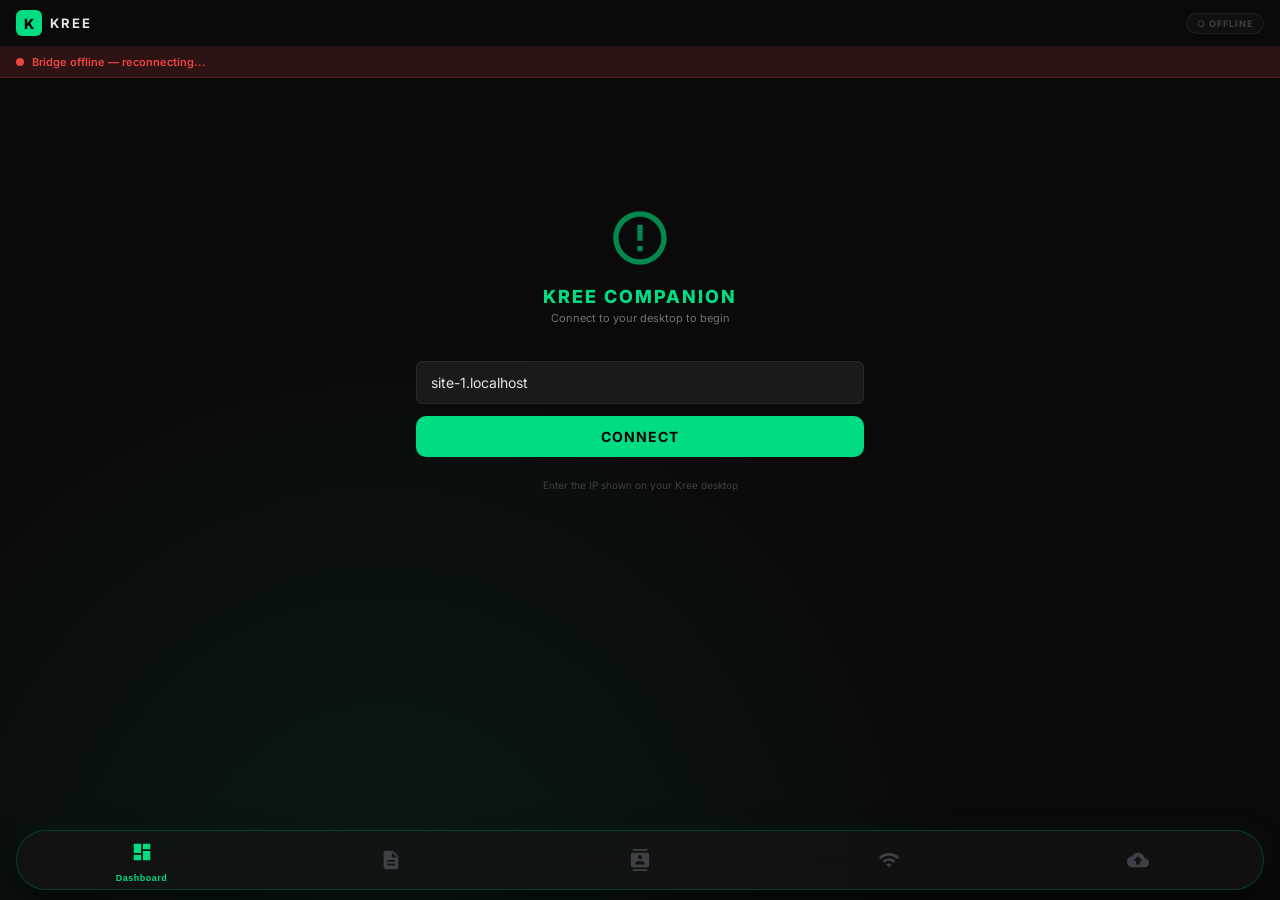
==== commit 6de137a8: "Kree beta v0.9.0-beta.1 stable release prep" ====
--- a/pwa/index.html
+++ b/pwa/index.html
@@ -24,12 +24,27 @@
     <div id="status-pill" class="status-pill disconnected">○ OFFLINE</div>
   </header>
 
-  <!-- ══════ INSTALL PROMPT ══════ -->
-  <div id="install-banner" class="install-banner" style="display:none;">
-    <div class="install-banner-inner">
-      <span>📲 Install Kree for the best experience</span>
-      <button id="install-btn" class="kree-btn sm primary">Add to Home Screen</button>
-      <button class="install-dismiss" onclick="dismissInstall()">&times;</button>
+  <!-- ══════ FULLSCREEN INSTALL GUIDE ══════ -->
+  <div id="install-guide" class="install-guide" style="display:none;">
+    <div class="install-guide-card">
+      <div class="install-guide-icon">
+        <div class="kree-logo lg">K</div>
+      </div>
+      <h2 class="install-guide-title">SYSTEM LINK ESTABLISHED</h2>
+      <p class="install-guide-desc">For full system integration, native notifications, and persistent background connection, Kree must be installed as an application.</p>
+      
+      <div class="install-steps" id="install-steps-android" style="display:none;">
+        <div class="install-step">Tap the button below to install directly</div>
+        <button id="install-btn-native" class="kree-btn primary">INSTALL KREE</button>
+      </div>
+
+      <div class="install-steps" id="install-steps-ios" style="display:none;">
+        <div class="install-step">1. Tap the <svg style="width:16px;height:16px;vertical-align:middle;margin:0 4px;fill:var(--text);" viewBox="0 0 24 24"><path d="M16 5l-1.42 1.42-1.59-1.59V16h-2V4.83L9.42 6.42 8 5l4-4 4 4zm4 5v11c0 1.1-.9 2-2 2H6c-1.1 0-2-.9-2-2V10c0-1.1.9-2 2-2h3v2H6v11h12V10h-3V8h3c1.1 0 2 .9 2 2z"/></svg> <b>Share</b> button below</div>
+        <div class="install-step">2. Select <span class="badge outline">Add to Home Screen</span></div>
+        <div class="install-step">3. Launch Kree from your Home Screen</div>
+      </div>
+      
+      <button class="kree-btn outline" onclick="dismissInstallGuide()" style="margin-top:20px;">SKIP FOR NOW</button>
     </div>
   </div>
 
--- a/pwa/style.css
+++ b/pwa/style.css
@@ -25,7 +25,11 @@
 html, body {
   height: 100%;
   font-family: var(--font);
-  background: var(--bg);
+  background: radial-gradient(circle at 15% 50%, rgba(0, 220, 130, 0.08), transparent 25%),
+              radial-gradient(circle at 85% 30%, rgba(0, 220, 130, 0.05), transparent 25%);
+  background-color: var(--bg);
+  background-size: 200% 200%;
+  animation: dynamicMesh 15s ease infinite;
   color: var(--text);
   overflow: hidden;
   -webkit-tap-highlight-color: transparent;
@@ -35,13 +39,27 @@
   flex-direction: column;
 }
 
+@keyframes dynamicMesh {
+  0% { background-position: 0% 50%; }
+  50% { background-position: 100% 50%; }
+  100% { background-position: 0% 50%; }
+}
+
+/* Enable text selection where it matters */
+.note-card-body, .clipboard-preview, .log-item, .kree-textarea, .kree-input, .settings-value, .stat-value, .cmd-text {
+  user-select: text;
+  -webkit-user-select: text;
+}
+
 /* ── HEADER ─────────────────────────── */
 .kree-header {
   display: flex;
   align-items: center;
   justify-content: space-between;
   padding: 10px 16px;
-  background: var(--bg);
+  background: rgba(10, 10, 10, 0.6);
+  backdrop-filter: blur(12px);
+  -webkit-backdrop-filter: blur(12px);
   border-bottom: 1px solid var(--border);
   z-index: 100;
   flex-shrink: 0;
@@ -112,7 +130,7 @@
   flex: 1;
   overflow-y: auto;
   -webkit-overflow-scrolling: touch;
-  padding-bottom: calc(var(--nav-height) + 16px);
+  padding-bottom: calc(var(--nav-height) + 40px);
   min-height: 0;
 }
 
@@ -157,10 +175,19 @@
 
 /* ── CARDS ───────────────────────────── */
 .card {
-  background: var(--surface);
-  border: 1px solid var(--border);
+  background: rgba(17, 17, 17, 0.6);
+  backdrop-filter: blur(16px);
+  -webkit-backdrop-filter: blur(16px);
+  border: 1px solid var(--border);
+  border-top: 1px solid rgba(255, 255, 255, 0.08);
+  box-shadow: 0 8px 32px rgba(0, 0, 0, 0.5);
   border-radius: var(--radius);
-  padding: 14px;
+  padding: 16px;
+  transition: transform 0.2s, box-shadow 0.2s;
+}
+.card:active {
+  transform: scale(0.98);
+  background: rgba(17, 17, 17, 0.7);
 }
 .card-row {
   display: flex;
@@ -173,12 +200,12 @@
   flex: 1;
 }
 .card-sub {
-  font-size: 10px;
+  font-size: 11px;
   color: var(--text-dim);
   margin-top: 4px;
 }
 .card-label {
-  font-size: 9px;
+  font-size: 11px;
   color: var(--text-dim);
   font-weight: 700;
   letter-spacing: 1.5px;
@@ -203,10 +230,10 @@
 
 /* ── BADGES ──────────────────────────── */
 .badge {
-  font-size: 9px;
+  font-size: 10px;
   font-weight: 700;
   letter-spacing: 0.8px;
-  padding: 3px 8px;
+  padding: 4px 8px;
   border-radius: 8px;
   text-transform: uppercase;
 }
@@ -239,7 +266,7 @@
   text-align: center;
 }
 .stat-label {
-  font-size: 8px;
+  font-size: 10px;
   color: var(--text-muted);
   font-weight: 700;
   letter-spacing: 1.5px;
@@ -292,17 +319,20 @@
   align-items: center;
   gap: 4px;
   padding: 12px 6px;
-  background: var(--surface2);
+  background: rgba(26, 26, 26, 0.6);
+  backdrop-filter: blur(10px);
+  -webkit-backdrop-filter: blur(10px);
   border: 1px solid var(--border);
   border-radius: var(--radius-sm);
   color: var(--text);
   cursor: pointer;
-  transition: all 0.2s;
+  transition: all 0.2s cubic-bezier(0.25, 0.8, 0.25, 1);
 }
 .action-btn:active {
   background: var(--primary-dim);
-  border-color: var(--border-primary);
-  transform: scale(0.95);
+  border-color: var(--primary);
+  box-shadow: 0 0 12px var(--primary-glow);
+  transform: scale(0.92);
 }
 .action-btn svg {
   width: 20px;
@@ -310,7 +340,7 @@
   fill: var(--primary);
 }
 .action-btn span {
-  font-size: 9px;
+  font-size: 11px;
   font-weight: 600;
   letter-spacing: 0.5px;
 }
@@ -457,12 +487,12 @@
   padding: 12px 14px;
   color: var(--text);
   font-family: var(--font);
-  font-size: 13px;
+  font-size: 14px;
   outline: none;
   transition: border-color 0.2s;
 }
 .kree-input:focus { border-color: var(--border-primary); }
-.kree-input.sm { padding: 8px 12px; font-size: 12px; }
+.kree-input.sm { padding: 8px 12px; font-size: 13px; }
 .kree-textarea {
   width: 100%;
   background: var(--surface2);
@@ -488,7 +518,7 @@
   border-radius: var(--radius);
   font-family: var(--font);
   font-weight: 700;
-  font-size: 12px;
+  font-size: 14px;
   letter-spacing: 1px;
   cursor: pointer;
   transition: all 0.2s;
@@ -511,7 +541,7 @@
 .kree-btn.sm {
   width: auto;
   padding: 6px 14px;
-  font-size: 10px;
+  font-size: 12px;
 }
 
 .editor-actions {
@@ -826,15 +856,22 @@
 
 /* ── BOTTOM NAV ──────────────────────── */
 .bottom-nav {
+  position: fixed;
+  bottom: calc(10px + env(safe-area-inset-bottom, 0px));
+  left: 16px;
+  right: 16px;
   display: flex;
   align-items: stretch;
   justify-content: space-around;
-  height: var(--nav-height);
-  background: var(--surface);
-  border-top: 1px solid var(--border);
-  flex-shrink: 0;
-  padding-bottom: env(safe-area-inset-bottom, 0px);
+  height: 60px;
+  background: rgba(20, 20, 20, 0.7);
+  backdrop-filter: blur(20px);
+  -webkit-backdrop-filter: blur(20px);
+  border: 1px solid var(--border-primary);
+  border-radius: 30px;
+  box-shadow: 0 10px 30px rgba(0,0,0,0.8), 0 0 15px rgba(0, 220, 130, 0.1);
   z-index: 100;
+  overflow: hidden;
 }
 .bnav-btn {
   flex: 1;
@@ -847,27 +884,32 @@
   border: none;
   color: var(--text-muted);
   cursor: pointer;
-  transition: color 0.2s;
+  transition: all 0.3s cubic-bezier(0.25, 0.8, 0.25, 1);
   padding: 4px 0;
-}
-.bnav-btn svg { width: 20px; height: 20px; fill: currentColor; }
-.bnav-btn span { font-size: 9px; font-weight: 600; letter-spacing: 0.5px; }
+  position: relative;
+}
+.bnav-btn svg { width: 22px; height: 22px; fill: currentColor; transition: transform 0.3s; }
+.bnav-btn span { font-size: 9px; font-weight: 600; letter-spacing: 0.5px; opacity: 0; transform: translateY(5px); transition: all 0.3s; position: absolute; bottom: 6px; }
 .bnav-btn.active { color: var(--primary); }
-.bnav-btn:active { opacity: 0.7; }
+.bnav-btn.active svg { transform: translateY(-8px); }
+.bnav-btn.active span { opacity: 1; transform: translateY(0); }
+.bnav-btn:active { transform: scale(0.9); }
 
 /* ── FLOATING CMD BAR ──────────── */
 .floating-cmd-bar {
   position: fixed;
-  bottom: calc(var(--nav-height) + 15px);
-  left: 15px;
-  right: 15px;
-  background: var(--surface2);
-  border: 1px solid var(--border-primary);
+  bottom: calc(85px + env(safe-area-inset-bottom, 0px));
+  left: 16px;
+  right: 16px;
+  background: rgba(20, 20, 20, 0.75);
+  backdrop-filter: blur(16px);
+  -webkit-backdrop-filter: blur(16px);
+  border: 1px solid var(--border);
   border-radius: 24px;
   display: flex;
   align-items: center;
   padding: 4px;
-  box-shadow: 0 4px 16px rgba(0,0,0,0.5);
+  box-shadow: 0 8px 24px rgba(0,0,0,0.6);
   z-index: 50;
 }
 .floating-cmd-bar input {
@@ -897,21 +939,35 @@
 }
 .cmd-send-btn svg { width: 18px; height: 18px; fill: var(--text-dim); transition: fill 0.2s; }
 .cmd-send-btn:active svg { fill: var(--primary); }
-.cmd-mic-btn { background: var(--primary-dim); margin-left: 2px; }
-.cmd-mic-btn svg { width: 18px; height: 18px; fill: var(--primary); }
-
-.cmd-send-btn:active, .cmd-mic-btn:active { transform: scale(0.9); }
-
-.cmd-mic-btn.disabled { opacity: 0.5; pointer-events: none; background: transparent; }
+.cmd-mic-btn {
+  background: radial-gradient(circle, var(--primary) 10%, rgba(0,220,130,0.2) 80%);
+  margin-left: 2px;
+  box-shadow: 0 0 10px var(--primary-glow);
+  position: relative;
+  overflow: hidden;
+}
+.cmd-mic-btn::before {
+  content: '';
+  position: absolute;
+  top: 0; left: 0; right: 0; bottom: 0;
+  background: inherit;
+  border-radius: 50%;
+  z-index: -1;
+}
+.cmd-mic-btn svg { width: 18px; height: 18px; fill: #000; z-index: 1; }
+
+.cmd-send-btn:active, .cmd-mic-btn:active { transform: scale(0.85); }
+
+.cmd-mic-btn.disabled { opacity: 0.5; pointer-events: none; background: transparent; box-shadow: none; }
 .cmd-mic-btn.disabled svg { fill: var(--text-muted); }
 
 .cmd-mic-btn.pulsing {
-  background: rgba(0,220,130,0.25);
-  box-shadow: 0 0 0 0 rgba(0, 220, 130, 0.4);
-  animation: pulse-green 1.5s infinite cubic-bezier(0.66, 0, 0, 1);
+  background: radial-gradient(circle, #fff 10%, var(--primary) 80%);
+  box-shadow: 0 0 20px var(--primary), 0 0 0 0 rgba(0, 220, 130, 0.6);
+  animation: pulse-green 1.2s infinite cubic-bezier(0.66, 0, 0, 1);
 }
 @keyframes pulse-green {
-  to { box-shadow: 0 0 0 20px rgba(0, 220, 130, 0); }
+  to { box-shadow: 0 0 20px var(--primary), 0 0 0 30px rgba(0, 220, 130, 0); }
 }
 .voice-overlay-text {
   position: fixed;
@@ -1066,3 +1122,71 @@
 .state-dot.speaking { background: #f59e0b; }
 .state-dot.executing { background: #3b82f6; animation: pulse 0.6s ease-in-out infinite; }
 
+/* ── INSTALL GUIDE OVERLAY ───────────── */
+.install-guide {
+  position: fixed;
+  inset: 0;
+  background: rgba(10, 10, 10, 0.85);
+  backdrop-filter: blur(24px);
+  -webkit-backdrop-filter: blur(24px);
+  z-index: 1000;
+  display: flex;
+  align-items: center;
+  justify-content: center;
+  padding: 24px;
+}
+.install-guide-card {
+  background: rgba(20, 20, 20, 0.8);
+  border: 1px solid var(--border-primary);
+  border-radius: 24px;
+  padding: 32px 24px;
+  width: 100%;
+  max-width: 400px;
+  text-align: center;
+  box-shadow: 0 20px 40px rgba(0,0,0,0.8), 0 0 20px var(--primary-glow);
+  animation: slideUp 0.5s cubic-bezier(0.2, 0.8, 0.2, 1);
+}
+@keyframes slideUp {
+  from { opacity: 0; transform: translateY(40px); }
+  to { opacity: 1; transform: translateY(0); }
+}
+.install-guide-icon {
+  display: flex;
+  justify-content: center;
+  margin-bottom: 24px;
+}
+.kree-logo.lg {
+  width: 64px; height: 64px; font-size: 32px; border-radius: 16px;
+  box-shadow: 0 0 20px var(--primary-glow);
+}
+.install-guide-title {
+  font-size: 16px;
+  font-weight: 800;
+  letter-spacing: 2px;
+  color: var(--primary);
+  margin-bottom: 12px;
+}
+.install-guide-desc {
+  font-size: 13px;
+  color: var(--text-dim);
+  line-height: 1.6;
+  margin-bottom: 24px;
+}
+.install-steps {
+  background: rgba(0,0,0,0.3);
+  border: 1px solid var(--border);
+  border-radius: 12px;
+  padding: 16px;
+  text-align: left;
+  display: flex;
+  flex-direction: column;
+  gap: 12px;
+}
+.install-step {
+  font-size: 12px;
+  color: var(--text);
+  display: flex;
+  align-items: center;
+}
+.install-step b { color: var(--primary); font-weight: 700; margin-left: 4px; }
+.badge.outline { background: transparent; border: 1px solid var(--border); color: var(--text); margin: 0 4px; }
